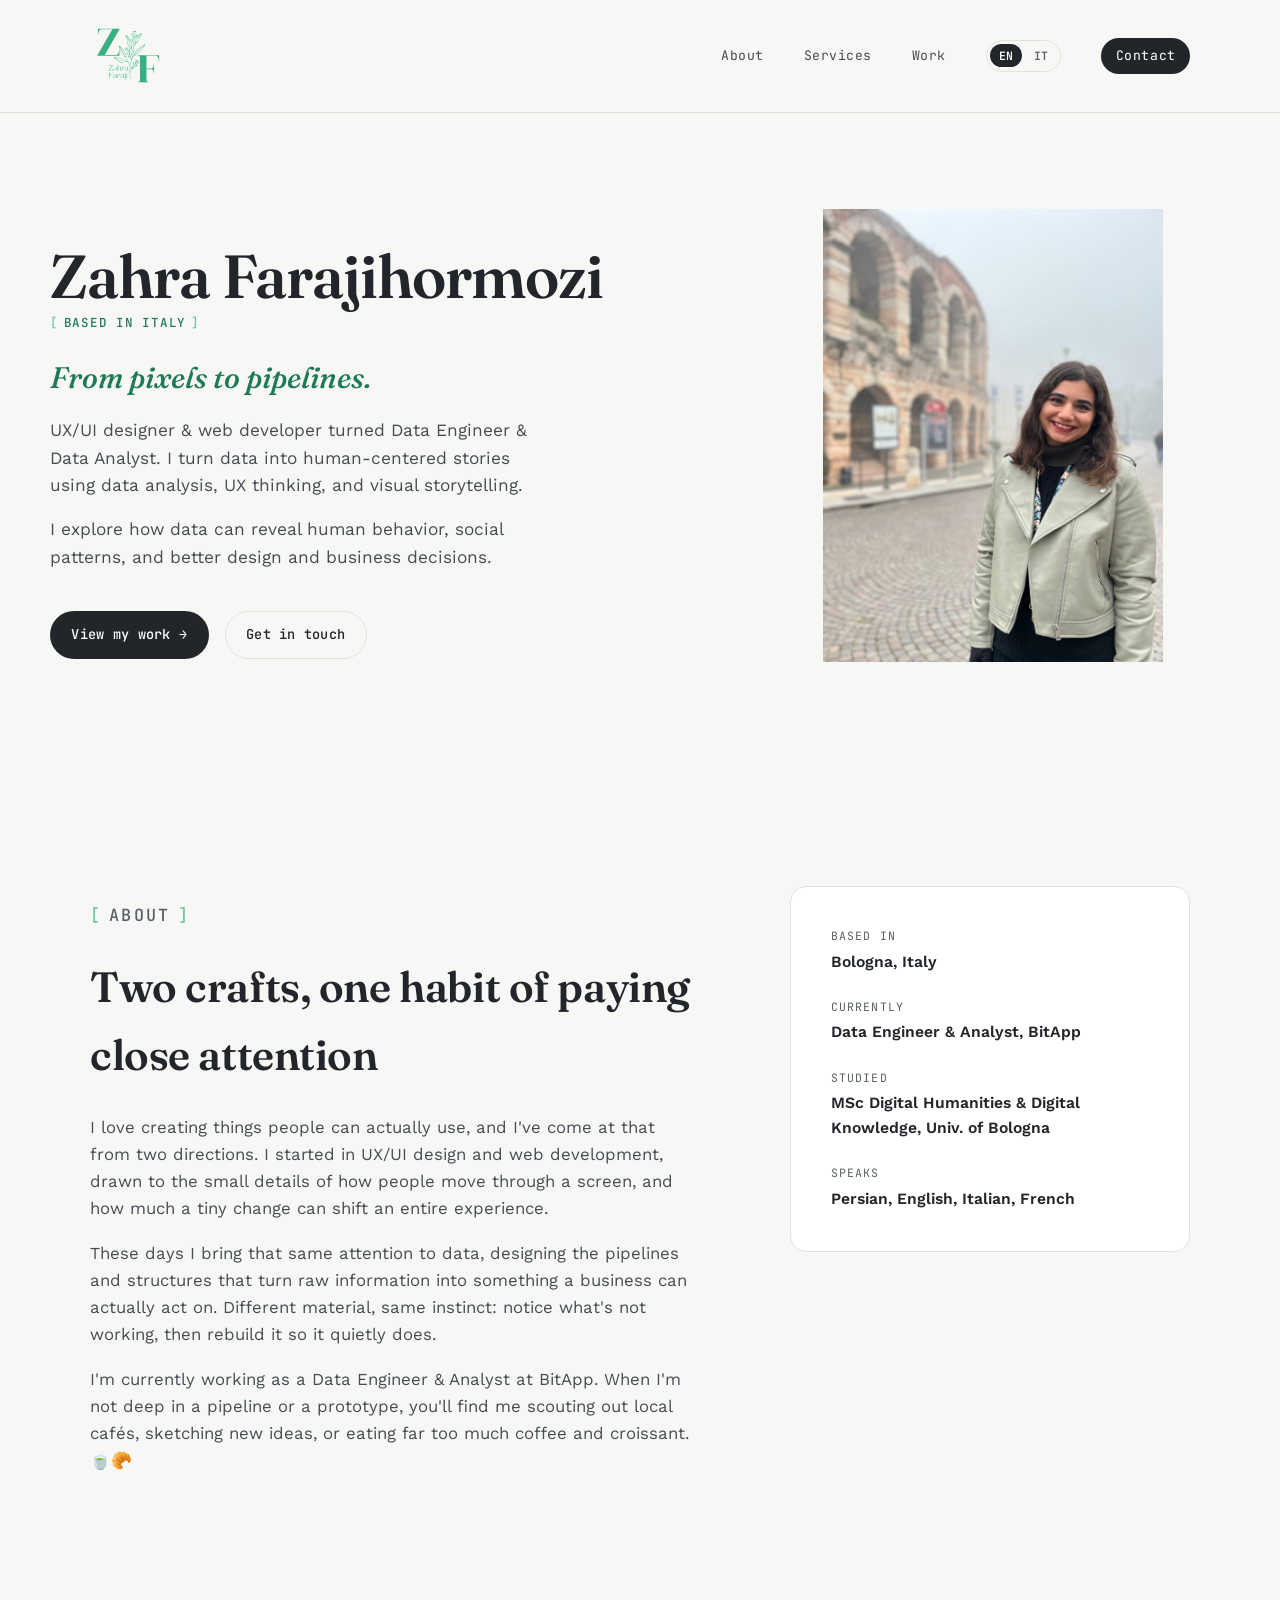
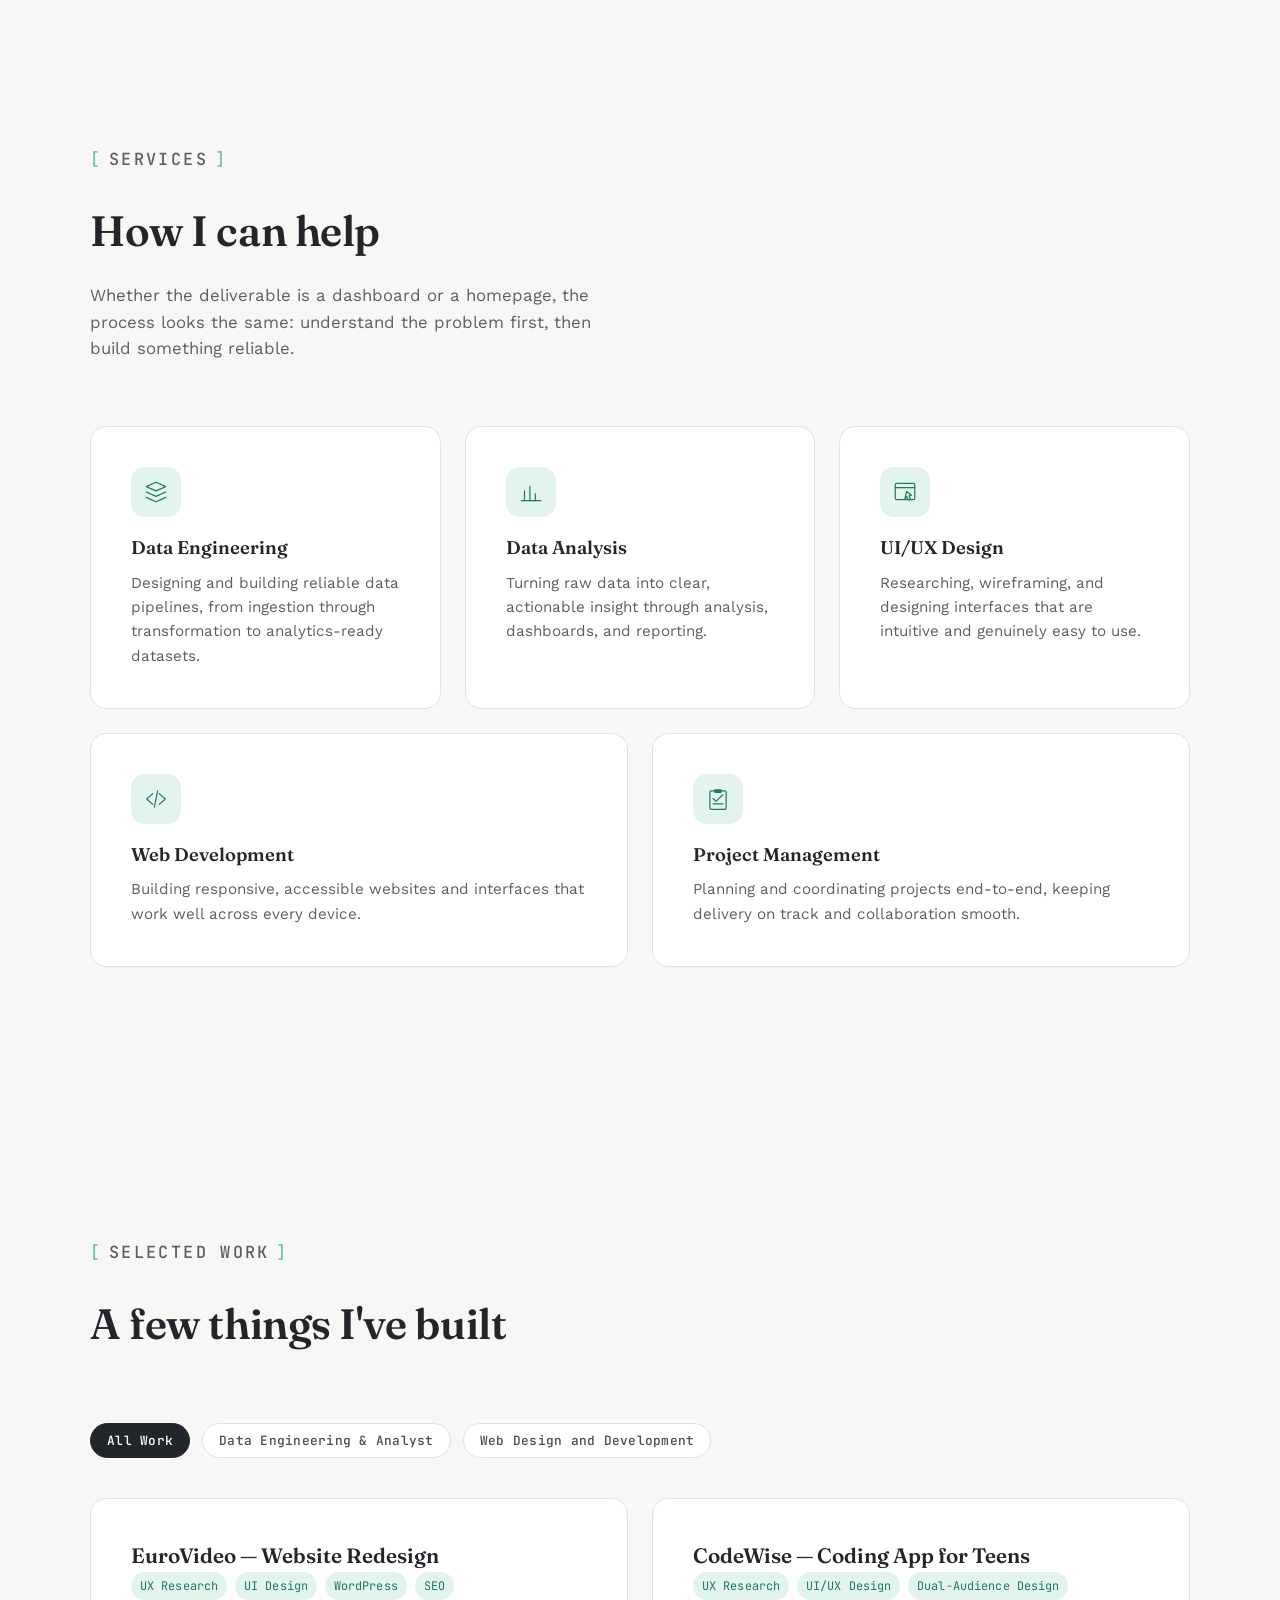
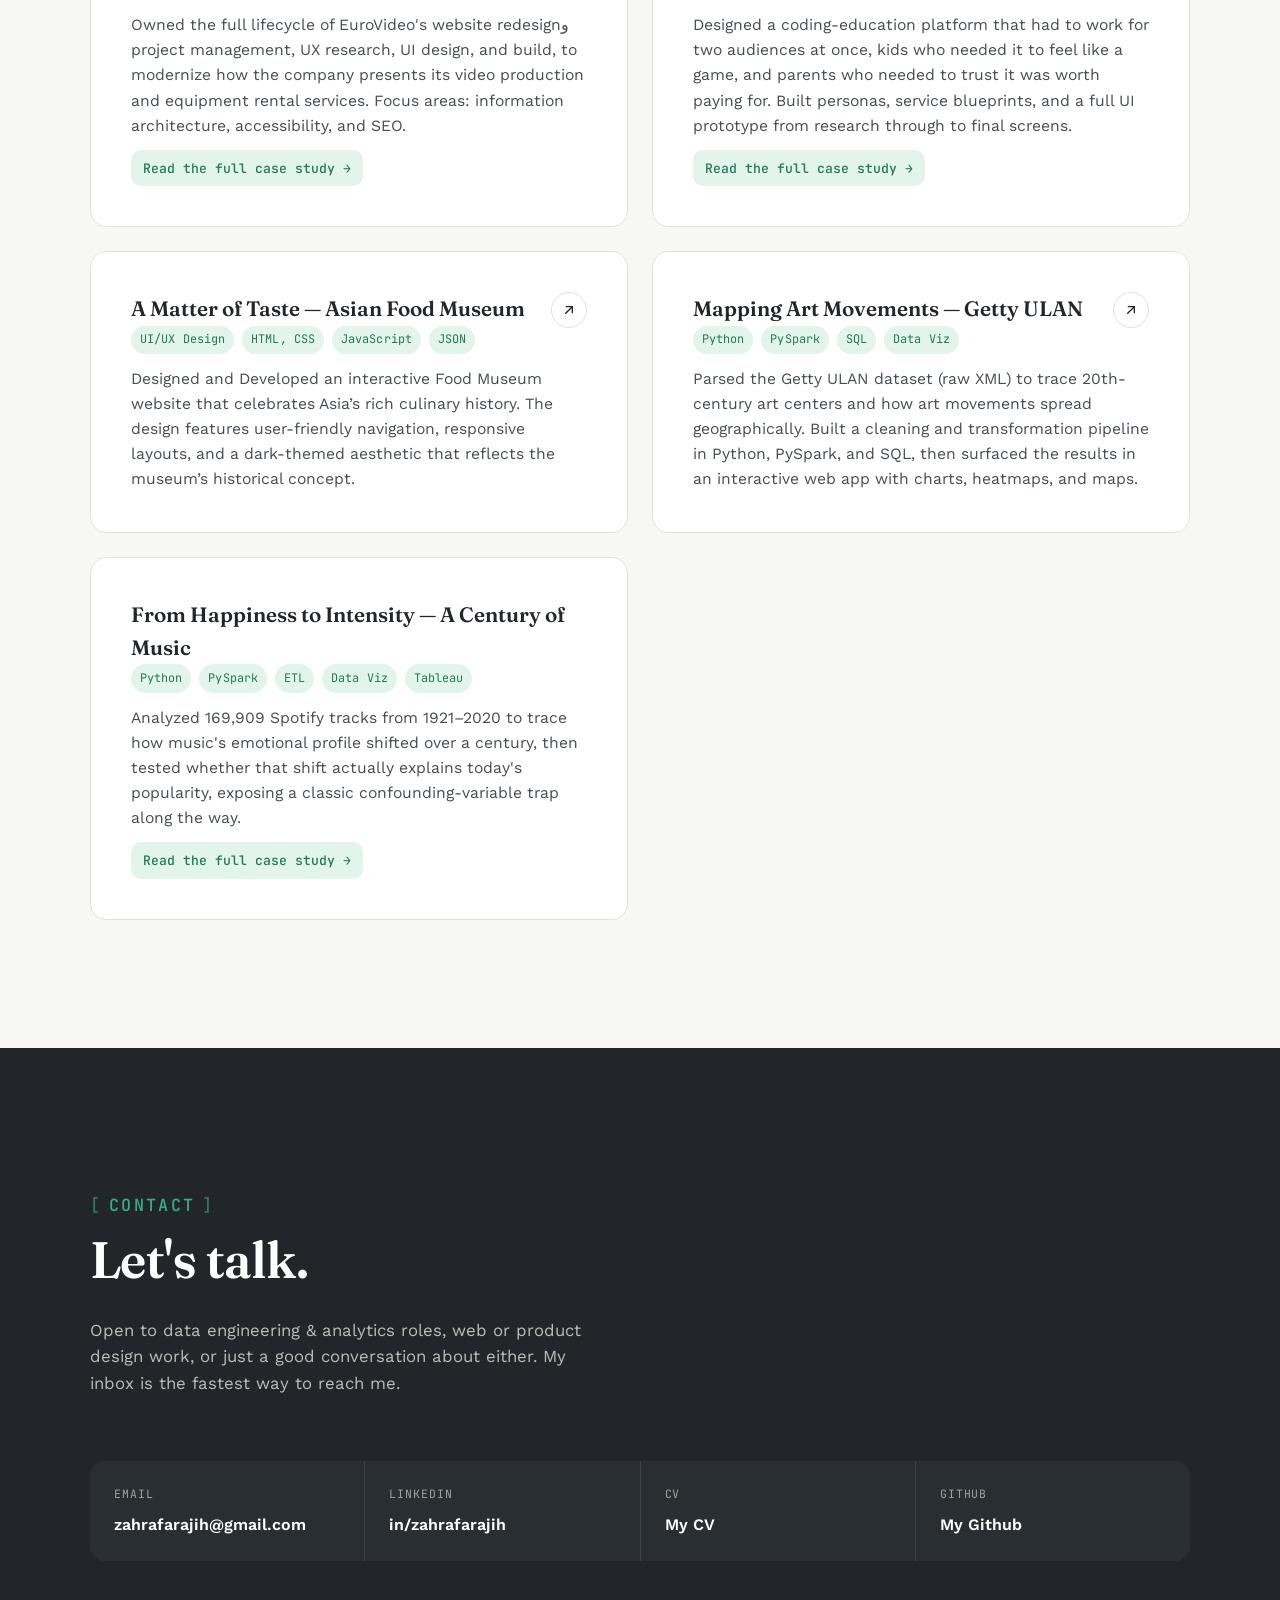
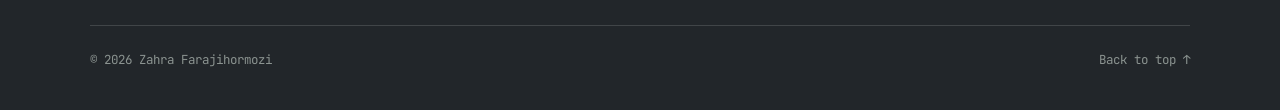
==== index.html @ 767cc5f0 "add files" ====
<!DOCTYPE html>
<html lang="en">
<head>
<meta charset="UTF-8">
<meta name="viewport" content="width=device-width, initial-scale=1.0">
<title>Zahra Farajihormozi — Data Engineer & UX/Web Developer</title>
<meta name="description" content="Portfolio of Zahra Farajihormozi — Data Engineer & Analyst, and UI/UX Designer & Web Developer, based in Bologna, Italy.">
<link rel="preconnect" href="https://fonts.googleapis.com">
<link rel="preconnect" href="https://fonts.gstatic.com" crossorigin>
<link href="https://fonts.googleapis.com/css2?family=Fraunces:ital,opsz,wght@0,9..144,400;0,9..144,500;0,9..144,600;0,9..144,700;1,9..144,400;1,9..144,500&family=Work+Sans:wght@400;500;600;700&family=JetBrains+Mono:wght@400;500;600&family=Bonheur+Royale&display=swap" rel="stylesheet">
<link rel="stylesheet" href="css/style.css">
</head>
<body>

<header class="site-nav">
  <div class="nav-row">
    <a href="#top" class="logo"><img src="images/personal-logo.svg" alt="Personal Logo"></a>
    <nav class="links" id="navLinks">
      <a href="#about" data-lang="en">About</a>
      <a href="#about" data-lang="it">Chi Sono</a>
      <!-- 
      <a href="#skills" data-lang="en">Skills</a>
      <a href="#skills" data-lang="it">Competenze</a>
      -->
      <a href="#services" data-lang="en">Services</a>
      <a href="#services" data-lang="it">Servizi</a>
      <!-- 
      <a href="#experience" data-lang="en">Experience</a>
      <a href="#experience" data-lang="it">Esperienza</a>
    -->
      <a href="#work" data-lang="en">Work</a>
      <a href="#work" data-lang="it">Progetti</a>
      <div class="lang-switch" role="group" aria-label="Language / Lingua">
        <button type="button" class="lang-btn is-active" data-lang-btn="en" aria-pressed="true">EN</button>
        <button type="button" class="lang-btn" data-lang-btn="it" aria-pressed="false">IT</button>
      </div>
      <a href="#contact" class="nav-cta" data-lang="en">Contact</a>
      <a href="#contact" class="nav-cta" data-lang="it">Contatti</a>
    </nav>
    <button class="nav-toggle" id="navToggle" aria-label="Toggle menu" aria-expanded="false"><span></span></button>
  </div>
</header>

<main id="top">
<!-- SECTION: HERO -->
<section class="hero wrap" aria-label="Introduction">
  <div class="hero-grid">
    <div class="hero-copy">
      <h1>Zahra Farajihormozi</h1>
      <div data-lang="en">
        <p class="eyebrow">Based In Italy</p>
        <p class="hero-thesis">From pixels to pipelines.</p>
        <p class="hero-sub">UX/UI designer &amp; web developer turned Data Engineer &amp; Data Analyst. I turn data into human-centered stories using data analysis, UX thinking, and visual storytelling.</p>
        <p class="hero-sub">I explore how data can reveal human behavior, social patterns, and better design and business decisions.</p>
        <div class="hero-cta">
          <a href="#work" class="btn btn-solid">View my work →</a>
          <a href="#contact" class="btn btn-outline">Get in touch</a>
        </div>
      </div>
      <div data-lang="it">
        <p class="eyebrow">Con Base In Italia</p>
        <p class="hero-thesis">Dai pixel alle pipeline.</p>
        <p class="hero-sub">UX/UI designer e web developer, ora Data Engineer &amp; Data Analyst. Trasformo i dati in storie a misura d'uomo, unendo analisi dei dati, pensiero UX e visual storytelling.</p>
        <p class="hero-sub">Esploro come i dati possano rivelare comportamenti umani, dinamiche sociali e decisioni migliori nel design e nel business.</p>
        <div class="hero-cta">
          <a href="#work" class="btn btn-solid">Guarda i miei progetti →</a>
          <a href="#contact" class="btn btn-outline">Contattami</a>
        </div>
      </div>
    </div>
    <div class="hero-photo">
      <div class="photo-glow" aria-hidden="true"></div>
        <img src="images/IMG_5016.jpg" alt="Zahra Farajihormozi" class="photo" width="458" height="656">
    </div>
  </div>
</section>
<!-- SECTION: STATS 
<section class="stats" aria-label="Highlights">
  <div class="wrap stats-grid">
    <div class="stat">
      <span class="stat-num">18.5%</span>
      <span class="stat-label">rise in online bookings after a UX redesign — Tehranpars Hospital</span>
    </div>
    <div class="stat">
      <span class="stat-num">16%</span>
      <span class="stat-label">increase in donations after a homepage redesign — Sayeh</span>
    </div>
    <div class="stat">
      <span class="stat-num">5</span>
      <span class="stat-label">roles held so far, across two disciplines — design and data</span>
    </div>
    <div class="stat">
      <span class="stat-num">4</span>
      <span class="stat-label">languages — Persian, English, Italian, French</span>
    </div>
  </div>
</section>
-->
<!-- SECTION: ABOUT -->
<section class="about section-pad" id="about">
  <div class="wrap about-grid">
    <div>
      <div data-lang="en">
        <div class="section-head" style="margin-bottom:var(--sp-3)">
          <p class="eyebrow">About</p>
          <h2>Two crafts, one habit of paying close attention</h2>
        </div>
        <div class="about-copy">
          <p>I love creating things people can actually use, and I've come at that from two directions. I started in UX/UI design and web development, drawn to the small details of how people move through a screen, and how much a tiny change can shift an entire experience.</p>
          <p>These days I bring that same attention to data, designing the pipelines and structures that turn raw information into something a business can actually act on. Different material, same instinct: notice what's not working, then rebuild it so it quietly does.</p>
          <p>I'm currently working as a Data Engineer &amp; Analyst at BitApp. When I'm not deep in a pipeline or a prototype, you'll find me scouting out local cafés, sketching new ideas, or eating far too much coffee and croissant. 🍵🥐</p>
        </div>
      </div>
      <div data-lang="it">
        <div class="section-head" style="margin-bottom:var(--sp-3)">
          <p class="eyebrow">Chi Sono</p>
          <h2>Due mestieri, un'unica abitudine: prestare attenzione</h2>
        </div>
        <div class="about-copy">
          <p>Amo creare cose che le persone possano davvero usare, e sono arrivata a questo obiettivo da due direzioni diverse. Ho iniziato nel design UX/UI e nello sviluppo web, affascinata dai piccoli dettagli di come le persone si muovono su uno schermo, e da quanto un minimo cambiamento possa trasformare un'intera esperienza.</p>
          <p>Oggi porto la stessa attenzione ai dati, progettando le pipeline e le strutture che trasformano informazioni grezze in qualcosa su cui un'azienda possa davvero agire. Materiale diverso, lo stesso istinto: notare cosa non funziona, e poi ricostruirlo perché funzioni, in silenzio.</p>
          <p>Attualmente lavoro come Data Engineer &amp; Analyst in BitApp. Quando non sono immersa in una pipeline o in un prototipo, mi troverete in cerca del miglior caffè in città, a disegnare nuove idee, o a mangiare troppi croissant. 🍵🥐</p>
        </div>
      </div>
    </div>
    <aside class="about-card">
      <ul class="glance-list" data-lang="en">
        <li><span>Based in</span><strong>Bologna, Italy</strong></li>
        <li><span>Currently</span><strong>Data Engineer &amp; Analyst, BitApp</strong></li>
        <li><span>Studied</span><strong>MSc Digital Humanities &amp; Digital Knowledge, Univ. of Bologna</strong></li>
        <li><span>Speaks</span><strong>Persian, English, Italian, French</strong></li>
      </ul>
      <ul class="glance-list" data-lang="it">
        <li><span>Con base a</span><strong>Bologna, Italia</strong></li>
        <li><span>Attualmente</span><strong>Data Engineer &amp; Analyst, BitApp</strong></li>
        <li><span>Formazione</span><strong>Laurea Magistrale in Digital Humanities &amp; Digital Knowledge, Univ. di Bologna</strong></li>
        <li><span>Lingue parlate</span><strong>Persiano, Inglese, Italiano, Francese</strong></li>
      </ul>
    </aside>
  </div>
</section>
<!-- SECTION: SKILLS 
<section class="skills section-pad alt-bg" id="skills">
  <div class="wrap">
    <div class="section-head" data-lang="en">
      <p class="eyebrow">Skills</p>
      <h2>What I bring to a data platform, or a design sprint</h2>
    </div>
    <div class="section-head" data-lang="it">
      <p class="eyebrow">Competenze</p>
      <h2>Cosa porto in una piattaforma dati, o in uno sprint di design</h2>
    </div>
    <div class="skills-grid" data-lang="en">
      <div class="skill-card">
        <h3>Data Engineering</h3>
        <ul class="tag-list">
          <li>Databricks</li><li>Azure</li><li>AWS / S3</li><li>Unity Catalog</li>
          <li>Delta Lake</li><li>Medallion Architecture</li><li>ETL / ELT</li><li>CI/CD</li><li>Git · GitLab</li>
        </ul>
      </div>
      <div class="skill-card">
        <h3>Data Analysis &amp; BI</h3>
        <ul class="tag-list">
          <li>Python</li><li>PySpark</li><li>SQL</li><li>Power BI</li><li>Tableau</li>
          <li>Excel &amp; Power Query</li><li>A/B Testing</li><li>Statistical Modeling</li>
        </ul>
      </div>
      <div class="skill-card">
        <h3>UX Research &amp; UI Design</h3>
        <ul class="tag-list">
          <li>User Interviews</li><li>Journey Mapping</li><li>Personas</li><li>Information Architecture</li>
          <li>Wireframing</li><li>Prototyping</li><li>Usability Testing</li><li>Card Sorting</li>
        </ul>
      </div>
      <div class="skill-card">
        <h3>Web Development</h3>
        <ul class="tag-list">
          <li>HTML5</li><li>CSS3 · SASS</li><li>JavaScript</li><li>Bootstrap</li><li>PHP</li>
          <li>WordPress</li><li>Webflow</li><li>C / C++</li>
        </ul>
      </div>
      <div class="skill-card">
        <h3>Tools &amp; Ways of Working</h3>
        <ul class="tag-list">
          <li>Figma</li><li>Adobe XD · PS</li><li>Canva</li><li>Jira · Trello</li><li>Slack</li>
          <li>Agile / Scrum</li>
        </ul>
      </div>
    </div>
    <div class="skills-grid" data-lang="it">
      <div class="skill-card">
        <h3>Ingegneria dei Dati</h3>
        <ul class="tag-list">
          <li>Databricks</li><li>Azure</li><li>AWS / S3</li><li>Unity Catalog</li>
          <li>Delta Lake</li><li>Medallion Architecture</li><li>ETL / ELT</li><li>CI/CD</li><li>Git · GitLab</li>
        </ul>
      </div>
      <div class="skill-card">
        <h3>Analisi Dati &amp; BI</h3>
        <ul class="tag-list">
          <li>Python</li><li>PySpark</li><li>SQL</li><li>Power BI</li><li>Tableau</li>
          <li>Excel &amp; Power Query</li><li>A/B Testing</li><li>Modelli Statistici</li>
        </ul>
      </div>
      <div class="skill-card">
        <h3>Ricerca UX &amp; UI Design</h3>
        <ul class="tag-list">
          <li>Interviste Utente</li><li>Journey Mapping</li><li>Personas</li><li>Architettura dell'Informazione</li>
          <li>Wireframing</li><li>Prototipazione</li><li>Test di Usabilità</li><li>Card Sorting</li>
        </ul>
      </div>
      <div class="skill-card">
        <h3>Sviluppo Web</h3>
        <ul class="tag-list">
          <li>HTML5</li><li>CSS3 · SASS</li><li>JavaScript</li><li>Bootstrap</li><li>PHP</li>
          <li>WordPress</li><li>Webflow</li><li>C / C++</li>
        </ul>
      </div>
      <div class="skill-card">
        <h3>Strumenti &amp; Metodo di Lavoro</h3>
        <ul class="tag-list">
          <li>Figma</li><li>Adobe XD · PS</li><li>Canva</li><li>Jira · Trello</li><li>Slack</li>
          <li>Agile / Scrum</li>
        </ul>
      </div>
    </div>
  </div>
</section>
-->
<!-- SECTION: SERVICES -->
<section class="services section-pad" id="services">
  <div class="wrap">
    <div class="section-head" data-lang="en">
      <p class="eyebrow">Services</p>
      <h2>How I can help</h2>
      <p>Whether the deliverable is a dashboard or a homepage, the process looks the same: understand the problem first, then build something reliable.</p>
    </div>
    <div class="section-head" data-lang="it">
      <p class="eyebrow">Servizi</p>
      <h2>Come posso aiutarti</h2>
      <p>Che il risultato finale sia una dashboard o una homepage, il processo è lo stesso: prima capire il problema, poi costruire qualcosa di solido.</p>
    </div>
    <div class="services-grid" data-lang="en">
      <div class="service-card">
        <span class="service-icon" aria-hidden="true">
          <svg viewBox="0 0 48 48" fill="none" stroke="currentColor" stroke-width="2.2" stroke-linecap="round" stroke-linejoin="round"><path d="M24 6 L42 14 L24 22 L6 14 Z"/><path d="M6 24 L24 32 L42 24"/><path d="M6 34 L24 42 L42 34"/></svg>
        </span>
        <h3>Data Engineering</h3>
        <p>Designing and building reliable data pipelines, from ingestion through transformation to analytics-ready datasets.</p>
      </div>
      <div class="service-card">
        <span class="service-icon" aria-hidden="true">
          <svg viewBox="0 0 48 48" fill="none" stroke="currentColor" stroke-width="2.2" stroke-linecap="round" stroke-linejoin="round"><path d="M6 40 H42"/><path d="M12 40 V22"/><path d="M22 40 V13"/><path d="M32 40 V27"/></svg>
        </span>
        <h3>Data Analysis</h3>
        <p>Turning raw data into clear, actionable insight through analysis, dashboards, and reporting.</p>
      </div>
      <div class="service-card">
        <span class="service-icon" aria-hidden="true">
          <svg viewBox="0 0 48 48" fill="none" stroke="currentColor" stroke-width="2.2" stroke-linecap="round" stroke-linejoin="round"><rect x="6" y="8" width="36" height="30" rx="3"/><path d="M6 16 H42"/><path d="M27 23 L36 30 L31.5 31 L34 37 L30 38.5 L27.5 32.5 L24 36 Z" stroke-linejoin="round"/></svg>
        </span>
        <h3>UI/UX Design</h3>
        <p>Researching, wireframing, and designing interfaces that are intuitive and genuinely easy to use.</p>
      </div>
      <div class="service-card">
        <span class="service-icon" aria-hidden="true">
          <svg viewBox="0 0 48 48" fill="none" stroke="currentColor" stroke-width="2.2" stroke-linecap="round" stroke-linejoin="round"><path d="M18 14 L7 24 L18 34"/><path d="M30 14 L41 24 L30 34"/><path d="M27 9 L21 39"/></svg>
        </span>
        <h3>Web Development</h3>
        <p>Building responsive, accessible websites and interfaces that work well across every device.</p>
      </div>
      <div class="service-card">
        <span class="service-icon" aria-hidden="true">
          <svg viewBox="0 0 48 48" fill="none" stroke="currentColor" stroke-width="2.2" stroke-linecap="round" stroke-linejoin="round"><rect x="9" y="9" width="30" height="34" rx="3"/><rect x="17" y="6" width="14" height="7" rx="2" fill="currentColor" stroke="none"/><path d="M15 23 L20.5 28.5 L33 16"/><path d="M15 33 H33"/></svg>
        </span>
        <h3>Project Management</h3>
        <p>Planning and coordinating projects end-to-end, keeping delivery on track and collaboration smooth.</p>
      </div>
    </div>
    <div class="services-grid" data-lang="it">
      <div class="service-card">
        <span class="service-icon" aria-hidden="true">
          <svg viewBox="0 0 48 48" fill="none" stroke="currentColor" stroke-width="2.2" stroke-linecap="round" stroke-linejoin="round"><path d="M24 6 L42 14 L24 22 L6 14 Z"/><path d="M6 24 L24 32 L42 24"/><path d="M6 34 L24 42 L42 34"/></svg>
        </span>
        <h3>Ingegneria dei Dati</h3>
        <p>Progetto e costruisco pipeline dati affidabili, dall'ingestione alla trasformazione fino a dataset pronti per l'analisi.</p>
      </div>
      <div class="service-card">
        <span class="service-icon" aria-hidden="true">
          <svg viewBox="0 0 48 48" fill="none" stroke="currentColor" stroke-width="2.2" stroke-linecap="round" stroke-linejoin="round"><path d="M6 40 H42"/><path d="M12 40 V22"/><path d="M22 40 V13"/><path d="M32 40 V27"/></svg>
        </span>
        <h3>Analisi dei Dati</h3>
        <p>Trasformo dati grezzi in insight chiari e concreti attraverso analisi, dashboard e reportistica.</p>
      </div>
      <div class="service-card">
        <span class="service-icon" aria-hidden="true">
          <svg viewBox="0 0 48 48" fill="none" stroke="currentColor" stroke-width="2.2" stroke-linecap="round" stroke-linejoin="round"><rect x="6" y="8" width="36" height="30" rx="3"/><path d="M6 16 H42"/><path d="M27 23 L36 30 L31.5 31 L34 37 L30 38.5 L27.5 32.5 L24 36 Z" stroke-linejoin="round"/></svg>
        </span>
        <h3>UI/UX Design</h3>
        <p>Ricerco, progetto wireframe e disegno interfacce intuitive e davvero facili da usare.</p>
      </div>
      <div class="service-card">
        <span class="service-icon" aria-hidden="true">
          <svg viewBox="0 0 48 48" fill="none" stroke="currentColor" stroke-width="2.2" stroke-linecap="round" stroke-linejoin="round"><path d="M18 14 L7 24 L18 34"/><path d="M30 14 L41 24 L30 34"/><path d="M27 9 L21 39"/></svg>
        </span>
        <h3>Sviluppo Web</h3>
        <p>Costruisco siti e interfacce responsive e accessibili, che funzionano bene su ogni dispositivo.</p>
      </div>
      <div class="service-card">
        <span class="service-icon" aria-hidden="true">
          <svg viewBox="0 0 48 48" fill="none" stroke="currentColor" stroke-width="2.2" stroke-linecap="round" stroke-linejoin="round"><rect x="9" y="9" width="30" height="34" rx="3"/><rect x="17" y="6" width="14" height="7" rx="2" fill="currentColor" stroke="none"/><path d="M15 23 L20.5 28.5 L33 16"/><path d="M15 33 H33"/></svg>
        </span>
        <h3>Gestione dei Progetti</h3>
        <p>Pianifico e coordino i progetti dall'inizio alla fine, mantenendo le consegne puntuali e la collaborazione fluida.</p>
      </div>
    </div>
  </div>
</section>
<!-- SECTION: EXPERIENCE 
<section class="experience section-pad alt-bg" id="experience">
  <div class="wrap">
    <div class="section-head" data-lang="en">
      <p class="eyebrow">Experience</p>
      <h2>Where I've worked</h2>
    </div>
    <div class="section-head" data-lang="it">
      <p class="eyebrow">Esperienza</p>
      <h2>Dove ho lavorato</h2>
    </div>
    <ol class="timeline" data-lang="en">
      <li class="tl-item" data-type="data">
        <div class="tl-marker" aria-hidden="true"></div>
        <div class="tl-content">
          <div class="tl-top"><h3>Data Engineer &amp; Analyst</h3><span class="tl-date">Feb 2026 — Present</span></div>
          <p class="tl-company">BitApp</p>
          <p>Design, build, and optimize data pipelines on a modern cloud data platform — owning ingestion, transformation, validation, and modeling across the Bronze / Silver / Gold medallion architecture. Partner with cross-functional teams to translate business requirements into technical solutions, support KPI monitoring through Power BI dashboards, and maintain CI/CD and version control for a production-ready data infrastructure.</p>
        </div>
      </li>
      <li class="tl-item" data-type="data">
        <div class="tl-marker" aria-hidden="true"></div>
        <div class="tl-content">
          <div class="tl-top"><h3>Data Analyst</h3><span class="tl-date">Mar 2025 — Apr 2025</span></div>
          <p class="tl-company">University of Bologna</p>
          <p>Analyzed the Getty ULAN dataset (XML) to map 20th-century art centers and the geographic spread of art movements, using Python, PySpark, and SQL. Built structured datasets through custom extraction and cleaning pipelines, then visualized the findings in an interactive web app with charts, heatmaps, and geographic maps.</p>
        </div>
      </li>
      <li class="tl-item" data-type="design">
        <div class="tl-marker" aria-hidden="true"></div>
        <div class="tl-content">
          <div class="tl-top"><h3>UI/UX Designer &amp; Developer</h3><span class="tl-date">Mar 2025 — Jul 2025</span></div>
          <p class="tl-company">EuroVideo</p>
          <p>Led the redesign and development of EuroVideo's website end-to-end — project management, UX research, UI design, and implementation in WordPress/Elementor — to better showcase the company's video production and equipment rental services, with a focus on accessibility and SEO.</p>
        </div>
      </li>
      <li class="tl-item" data-type="design">
        <div class="tl-marker" aria-hidden="true"></div>
        <div class="tl-content">
          <div class="tl-top"><h3>UX Designer</h3><span class="tl-date">Apr 2023 — Sep 2023</span></div>
          <p class="tl-company">Tehranpars Hospital — Website</p>
          <p>Worked as UX researcher on the hospital's website — wireframes, information architecture, site maps, and prototypes. Improved the online appointment system through usability testing and a clearer, color-coded icon system, lifting online appointments by 18.5%.</p>
        </div>
      </li>
      <li class="tl-item" data-type="design">
        <div class="tl-marker" aria-hidden="true"></div>
        <div class="tl-content">
          <div class="tl-top"><h3>UX Researcher &amp; UI Designer</h3><span class="tl-date">Mar 2022 — Mar 2023</span></div>
          <p class="tl-company">Sayeh — Website</p>
          <p>Redesigned the homepage UI to improve user experience and engagement, and introduced a "Celebrities Who Participate in the Donation" feature — helping lift donations by 16% within two months.</p>
        </div>
      </li>
    </ol>
    <ol class="timeline" data-lang="it">
      <li class="tl-item" data-type="data">
        <div class="tl-marker" aria-hidden="true"></div>
        <div class="tl-content">
          <div class="tl-top"><h3>Data Engineer &amp; Analyst</h3><span class="tl-date">Feb 2026 — Presente</span></div>
          <p class="tl-company">BitApp</p>
          <p>Progetto, costruisco e ottimizzo pipeline dati su una piattaforma dati cloud moderna, occupandomi di ingestione, trasformazione, validazione e modellazione secondo l'architettura a medaglione Bronze / Silver / Gold. Collaboro con team cross-funzionali per tradurre i requisiti di business in soluzioni tecniche solide, supporto il monitoraggio dei KPI tramite dashboard Power BI, e mantengo processi CI/CD e version control per un'infrastruttura dati pronta per la produzione.</p>
        </div>
      </li>
      <li class="tl-item" data-type="data">
        <div class="tl-marker" aria-hidden="true"></div>
        <div class="tl-content">
          <div class="tl-top"><h3>Data Analyst</h3><span class="tl-date">Mar 2025 — Apr 2025</span></div>
          <p class="tl-company">Università di Bologna</p>
          <p>Ho analizzato il dataset Getty ULAN (XML) per mappare i centri artistici del XX secolo e la diffusione geografica dei movimenti artistici, utilizzando Python, PySpark e SQL. Ho costruito dataset strutturati tramite pipeline di estrazione e pulizia personalizzate, poi ho visualizzato i risultati in una web app interattiva con grafici, heatmap e mappe geografiche.</p>
        </div>
      </li>
      <li class="tl-item" data-type="design">
        <div class="tl-marker" aria-hidden="true"></div>
        <div class="tl-content">
          <div class="tl-top"><h3>UI/UX Designer &amp; Developer</h3><span class="tl-date">Mar 2025 — Lug 2025</span></div>
          <p class="tl-company">EuroVideo</p>
          <p>Ho guidato il redesign e lo sviluppo del sito web di EuroVideo dall'inizio alla fine — project management, ricerca UX, UI design e implementazione in WordPress/Elementor — per valorizzare meglio i servizi di produzione video e noleggio attrezzature dell'azienda, con un focus su accessibilità e SEO.</p>
        </div>
      </li>
      <li class="tl-item" data-type="design">
        <div class="tl-marker" aria-hidden="true"></div>
        <div class="tl-content">
          <div class="tl-top"><h3>UX Designer</h3><span class="tl-date">Apr 2023 — Set 2023</span></div>
          <p class="tl-company">Tehranpars Hospital — Sito Web</p>
          <p>Ho lavorato come UX researcher sul sito web dell'ospedale — wireframe, architettura dell'informazione, mappe del sito e prototipi. Ho migliorato il sistema di prenotazione online attraverso test di usabilità e un sistema di icone a colori più chiaro, aumentando le prenotazioni online del 18,5%.</p>
        </div>
      </li>
      <li class="tl-item" data-type="design">
        <div class="tl-marker" aria-hidden="true"></div>
        <div class="tl-content">
          <div class="tl-top"><h3>UX Researcher &amp; UI Designer</h3><span class="tl-date">Mar 2022 — Mar 2023</span></div>
          <p class="tl-company">Sayeh — Sito Web</p>
          <p>Ho ridisegnato la UI della homepage per migliorare l'esperienza utente e l'engagement, e ho introdotto la funzione "Celebrità che Partecipano alla Donazione", contribuendo ad aumentare le donazioni del 16% in due mesi.</p>
        </div>
      </li>
    </ol>
  </div>
</section>
-->
<!-- SECTION: WORK -->
<section class="work section-pad" id="work">
  <div class="wrap">
    <div class="section-head" data-lang="en">
      <p class="eyebrow">Selected Work</p>
      <h2>A few things I've built</h2>
    </div>
    <div class="section-head" data-lang="it">
      <p class="eyebrow">Progetti Selezionati</p>
      <h2>Alcune cose che ho costruito</h2>
    </div>

    <div data-lang="en">
      <div class="work-filters" role="group" aria-label="Filter work by category">
        <button type="button" class="filter-btn is-active" data-filter="all" aria-pressed="true">All Work</button>
        <button type="button" class="filter-btn" data-filter="data" aria-pressed="false">Data Engineering &amp; Analyst</button>
        <button type="button" class="filter-btn" data-filter="design" aria-pressed="false">Web Design and Development</button>
      </div>
      <div class="work-grid">
        <article class="work-card" data-category="design">
          <div class="work-top">
            <div>
              <h3>EuroVideo — Website Redesign</h3>
                        <ul class="tag-list">
            <li>UX Research</li><li>UI Design</li><li>WordPress</li><li>SEO</li>
          </ul>
            </div>
          </div>
          <p class="work-desc">Owned the full lifecycle of EuroVideo's website redesignو project management, UX research, UI design, and build, to modernize how the company presents its video production and equipment rental services. Focus areas: information architecture, accessibility, and SEO.</p>

          <a href="eurovideo-case-study.html?lang=en" class="work-caselink">Read the full case study →</a>
        </article>

        <article class="work-card" data-category="design">
          <div class="work-top">
            <div>
              <h3>CodeWise — Coding App for Teens</h3>
              <ul class="tag-list">
            <li>UX Research</li><li>UI/UX Design</li><li>Dual-Audience Design</li>
          </ul>
            </div>
          </div>
          <p class="work-desc">Designed a coding-education platform that had to work for two audiences at once, kids who needed it to feel like a game, and parents who needed to trust it was worth paying for. Built personas, service blueprints, and a full UI prototype from research through to final screens.</p>
          <a href="codewise-case-study.html?lang=en" class="work-caselink">Read the full case study →</a>
        </article>   
        
        <article class="work-card" data-category="design">
          <div class="work-top">
            <div>
              <h3>A Matter of Taste — Asian Food Museum</h3>
              <ul class="tag-list">
            <li>UI/UX Design</li><li>HTML, CSS</li><li>JavaScript</li><li>JSON</li>
          </ul>
            </div>
            <a class="work-link" href="https://asian-food-museum.github.io/Asian-Food-Museum/" target="_blank" rel="noopener noreferrer" aria-label="Asian Food Museum Project">
              <svg viewBox="0 0 24 24" fill="none" stroke="currentColor" stroke-width="2" stroke-linecap="round" stroke-linejoin="round"><path d="M7 17 L17 7"/><path d="M8 7 H17 V16"/></svg>
            </a>
          </div>
          <p class="work-desc">Designed and Developed an interactive Food Museum website that celebrates Asia’s rich culinary history. The design features user-friendly navigation, responsive layouts, and a dark-themed aesthetic that reflects the museum’s historical concept.</p>
        </article> 

        <article class="work-card" data-category="data">
          <div class="work-top">
            <div>
              <h3>Mapping Art Movements — Getty ULAN</h3>
          <ul class="tag-list">
            <li>Python</li><li>PySpark</li><li>SQL</li><li>Data Viz</li>
          </ul>
            </div>
            <a class="work-link" href="https://ulan-artist-hubs-data-analysis.github.io/ULAN-Artist-Hubs/" target="_blank" rel="noopener noreferrer" aria-label="VULAN Artistic Project">
              <svg viewBox="0 0 24 24" fill="none" stroke="currentColor" stroke-width="2" stroke-linecap="round" stroke-linejoin="round"><path d="M7 17 L17 7"/><path d="M8 7 H17 V16"/></svg>
            </a>
          </div>
          <p class="work-desc">Parsed the Getty ULAN dataset (raw XML) to trace 20th-century art centers and how art movements spread geographically. Built a cleaning and transformation pipeline in Python, PySpark, and SQL, then surfaced the results in an interactive web app with charts, heatmaps, and maps.</p>
        </article>
                <article class="work-card" data-category="data">
          <div class="work-top">
            <div>
              <h3>From Happiness to Intensity — A Century of Music</h3>
          <ul class="tag-list">
            <li>Python</li><li>PySpark</li><li>ETL</li><li>Data Viz</li><li>Tableau</li>
          </ul>
            </div>
          </div>
          <p class="work-desc">Analyzed 169,909 Spotify tracks from 1921–2020 to trace how music's emotional profile shifted over a century, then tested whether that shift actually explains today's popularity, exposing a classic confounding-variable trap along the way.</p>

          <a href="spotify-case-study.html?lang=en" class="work-caselink">Read the full case study →</a>
        </article>
      </div>
    </div>

    <div data-lang="it">
      <div class="work-filters" role="group" aria-label="Filtra i progetti per categoria">
        <button type="button" class="filter-btn is-active" data-filter="all" aria-pressed="true">Tutti i Progetti</button>
        <button type="button" class="filter-btn" data-filter="data" aria-pressed="false">Data Engineering &amp; Analyst</button>
        <button type="button" class="filter-btn" data-filter="design" aria-pressed="false">Web Design e Sviluppo</button>
      </div>
      <div class="work-grid">
        <article class="work-card" data-category="design">
          <div class="work-top">
            <div>
              <h3>EuroVideo — Redesign del Sito Web</h3>
              <ul class="tag-list">
                <li>Ricerca UX</li><li>UI Design</li><li>WordPress</li><li>SEO</li>
              </ul>
            </div>
          </div>
          <p class="work-desc">Ho gestito l'intero ciclo di vita del redesign del sito di EuroVideo, project management, ricerca UX, UI design e sviluppo, per modernizzare il modo in cui l'azienda presenta i suoi servizi di produzione video e noleggio attrezzature. Aree di focus: architettura dell'informazione, accessibilità e SEO.</p>

          <a href="eurovideo-case-study.html?lang=it" class="work-caselink">Leggi il caso di studio completo →</a>
        </article>

         <article class="work-card" data-category="design">
          <div class="work-top">
            <div>
              <h3>CodeWise — App di Coding per Teens</h3>
            <ul class="tag-list">
            <li>Ricerca UX</li><li>UI/UX Design</li><li>Dual-Audience Design</li>
            </ul>
            </div>
          </div>
          <p class="work-desc">Ho progettato una piattaforma di coding educativo che doveva funzionare per due pubblici insieme, bambini per cui doveva sembrare un gioco, e genitori che dovevano fidarsi di pagarla. Ho costruito personas, service blueprint e un prototipo UI completo, dalla ricerca alle schermate finali.</p>

          <a href="codewise-case-study.html?lang=it" class="work-caselink">Leggi il caso di studio completo →</a>
        </article>

        <article class="work-card" data-category="design">
          <div class="work-top">
            <div>
              <h3>A Matter of Taste — Asian Food Museum</h3>
              <ul class="tag-list">
            <li>UI/UX Design</li><li>HTML, CSS</li><li>JavaScript</li><li>JSON</li>
          </ul>
            </div>
            <a class="work-link" href="https://asian-food-museum.github.io/Asian-Food-Museum/" target="_blank" rel="noopener noreferrer" aria-label="Asian Food Museum Project">
              <svg viewBox="0 0 24 24" fill="none" stroke="currentColor" stroke-width="2" stroke-linecap="round" stroke-linejoin="round"><path d="M7 17 L17 7"/><path d="M8 7 H17 V16"/></svg>
            </a>
          </div>
          <p class="work-desc">Ho progettato e sviluppato il sito web interattivo per il Food Museum dedicato alla ricca storia culinaria asiatica. Il design offre una navigazione intuitiva, layout responsive e uno stile dark in linea con il concept storico del museo.</p>
        </article>         

        <article class="work-card" data-category="data">
          <div class="work-top">
            <div>
              <h3>Mappare i Movimenti Artistici — Getty ULAN</h3>
          <ul class="tag-list">
            <li>Python</li><li>PySpark</li><li>SQL</li><li>Data Viz</li>
          </ul>
            </div>
            <a class="work-link" href="https://ulan-artist-hubs-data-analysis.github.io/ULAN-Artist-Hubs/" target="_blank" rel="noopener noreferrer" aria-label="VULAN Artistic Project">
              <svg viewBox="0 0 24 24" fill="none" stroke="currentColor" stroke-width="2" stroke-linecap="round" stroke-linejoin="round"><path d="M7 17 L17 7"/><path d="M8 7 H17 V16"/></svg>
            </a>
          </div>
          <p class="work-desc">Ho analizzato il dataset Getty ULAN (XML puro) per tracciare i centri artistici del XX secolo e la diffusione geografica dei movimenti artistici. Ho costruito una pipeline di pulizia e trasformazione in Python, PySpark e SQL, poi ho presentato i risultati in una web app interattiva con grafici, heatmap e mappe.</p>
        </article>
                <article class="work-card" data-category="data">
          <div class="work-top">
            <div>
              <h3>Dalla Felicità all'Intensità — Un Secolo di Musica</h3>
          <ul class="tag-list">
            <li>Python</li><li>PySpark</li><li>ETL</li><li>Data Viz</li><li>Tableau</li>
          </ul>
            </div>
          </div>
          <p class="work-desc">Ho analizzato 169.909 brani Spotify dal 1921 al 2020 per ricostruire come è cambiato il profilo emotivo della musica in un secolo, poi ho verificato se quel cambiamento spiega davvero la popolarità di oggi, scoprendo lungo il percorso una classica trappola statistica da variabile confondente.</p>
          <a href="spotify-case-study.html?lang=it" class="work-caselink">Leggi il caso di studio completo →</a>
        </article>
      </div>
    </div>
  </div>
</section>
<!-- SECTION: EDUCATION 
<section class="education section-pad alt-bg" id="education">
  <div class="wrap edu-grid">
    <div data-lang="en">
      <div class="section-head" style="margin-bottom:var(--sp-3)">
        <p class="eyebrow">Education</p>
        <h2>Background</h2>
      </div>
      <div class="edu-item">
        <div class="edu-top"><h3>MSc, Digital Humanities and Digital Knowledge</h3><span class="edu-date">Oct 2023 — Jun 2026</span></div>
        <p class="edu-school">University of Bologna, Italy</p>
        <p>Thesis on the UX/UI design and web development of an Italian multimedia SME's website (EuroVideo), focused on information architecture, SEO, and WordPress/Elementor implementation.</p>
      </div>
      <div class="edu-item">
        <div class="edu-top"><h3>BSc, Computer Engineering</h3><span class="edu-date">Sep 2018 — Sep 2023</span></div>
        <p class="edu-school">K. N. Toosi University of Technology, Tehran, Iran</p>
      </div>
    </div>
    <div data-lang="it">
      <div class="section-head" style="margin-bottom:var(--sp-3)">
        <p class="eyebrow">Formazione</p>
        <h2>Percorso</h2>
      </div>
      <div class="edu-item">
        <div class="edu-top"><h3>Laurea Magistrale, Digital Humanities and Digital Knowledge</h3><span class="edu-date">Ott 2023 — Giu 2026</span></div>
        <p class="edu-school">Università di Bologna, Italia</p>
        <p>Tesi sulla progettazione UX/UI e sullo sviluppo web del sito di una PMI multimediale italiana (EuroVideo), con focus su architettura dell'informazione, SEO e implementazione WordPress/Elementor.</p>
      </div>
      <div class="edu-item">
        <div class="edu-top"><h3>Laurea Triennale, Ingegneria Informatica</h3><span class="edu-date">Set 2018 — Set 2023</span></div>
        <p class="edu-school">K. N. Toosi University of Technology, Teheran, Iran</p>
      </div>
    </div>
    <div class="lang-card" data-lang="en">
      <h3>Languages</h3>
      <div class="lang-row"><span class="lang-name">Persian</span><span class="lang-level">Native</span></div>
      <div class="lang-row"><span class="lang-name">English</span><span class="lang-level">Full professional</span></div>
      <div class="lang-row"><span class="lang-name">Italian</span><span class="lang-level">Professional working</span></div>
      <div class="lang-row"><span class="lang-name">French</span><span class="lang-level">Limited working</span></div>
    </div>
    <div class="lang-card" data-lang="it">
      <h3>Lingue</h3>
      <div class="lang-row"><span class="lang-name">Persiano</span><span class="lang-level">Madrelingua</span></div>
      <div class="lang-row"><span class="lang-name">Inglese</span><span class="lang-level">Avanzato</span></div>
      <div class="lang-row"><span class="lang-name">Italiano</span><span class="lang-level">Intermedio</span></div>
      <div class="lang-row"><span class="lang-name">Francese</span><span class="lang-level">Elementare</span></div>
    </div>
  </div>
</section>
</main>
-->
<!-- SECTION: FOOTER -->
<footer class="site-footer" id="contact">
  <div class="wrap">
    <div data-lang="en">
      <div class="footer-head">
        <p class="eyebrow">Contact</p>
        <h2>Let's talk.</h2>
        <p>Open to data engineering &amp; analytics roles, web or product design work, or just a good conversation about either. My inbox is the fastest way to reach me.</p>
      </div>
      <div class="contact-grid">
        <a class="contact-item" href="mailto:zahrafarajih@gmail.com">
          <span>Email</span><strong>zahrafarajih@gmail.com</strong>
        </a>
        <a class="contact-item" href="https://www.linkedin.com/in/zahrafarajih/" target="_blank" rel="noopener noreferrer">
          <span>LinkedIn</span><strong>in/zahrafarajih</strong>
        </a>
        <a class="contact-item" href="https://drive.google.com/file/d/1CBr6FzWT74l4FM3W9meVAO8waPo9JWVB/view?usp=sharing" target="_blank" rel="noopener noreferrer">
          <span>CV</span><strong>My CV</strong>
        </a>
        <a class="contact-item" href="https://github.com/zahrafarajih" target="_blank" rel="noopener noreferrer">
          <span>Github</span><strong>My Github</strong>
        </a>
      </div>
      <div class="footer-bottom">
        <span>© 2026 Zahra Farajihormozi</span>
        <a href="#top">Back to top ↑</a>
      </div>
    </div>
    <div data-lang="it">
      <div class="footer-head">
        <p class="eyebrow">Contatti</p>
        <h2>Parliamone.</h2>
        <p>Aperta a ruoli in data engineering &amp; analytics, progetti di web o product design, o semplicemente una buona conversazione su uno dei due temi. La mia email è il modo più veloce per raggiungermi.</p>
      </div>
      <div class="contact-grid">
        <a class="contact-item" href="mailto:zahrafarajih@gmail.com">
          <span>Email</span><strong>zahrafarajih@gmail.com</strong>
        </a>
        <a class="contact-item" href="https://www.linkedin.com/in/zahrafarajih/" target="_blank" rel="noopener noreferrer">
          <span>LinkedIn</span><strong>in/zahrafarajih</strong>
        </a>
        <a class="contact-item" href="https://drive.google.com/file/d/14mVWXG2xdMpFY_EbA27OdGKg8O9PPUi0/view?usp=sharing" target="_blank" rel="noopener noreferrer">
          <span>CV</span><strong>Mio CV</strong>
        </a>
        <a class="contact-item" href="https://github.com/zahrafarajih" target="_blank" rel="noopener noreferrer">
          <span>Github</span><strong>Mio Github</strong>
        </a>
      </div>
      <div class="footer-bottom">
        <span>© 2026 Zahra Farajihormozi</span>
        <a href="#top">Torna su ↑</a>
      </div>
    </div>
  </div>
</footer>

<script src="script.js" defer></script>
</body>
</html>
---- css/style.css ----
:root{
    /* ---- color tokens ---- */
    --ink:#22262A;
    --ink-soft:#454C52;
    --slate:#586066;
    --paper:#F7F8F6;
    --paper-alt:#EDF0EC;
    --card:#FFFFFF;
    --line:#DEE3DE;
    --teal:#37B182;
    --teal-deep:#1E7A57;
    --teal-pale:#E3F4EC;
    --teal-glow:rgba(55,177,130,.20);

    /* ---- type ---- */
    --font-display:'Fraunces', serif;
    --font-script:'Bonheur Royale', cursive;
    --font-body:'Work Sans', sans-serif;
    --font-mono:'JetBrains Mono', monospace;

    /* ---- spacing scale ---- */
    --sp-1:.5rem;
    --sp-2:1rem;
    --sp-3:1.5rem;
    --sp-4:2.5rem;
    --sp-5:4rem;
    --sp-6:6rem;
    --sp-7:8rem;

    --radius-sm:10px;
    --radius-md:16px;
    --radius-lg:28px;

    --max:1180px;
  }

  *,*::before,*::after{ box-sizing:border-box; }
  html{ scroll-behavior:smooth; }
  @media (prefers-reduced-motion: reduce){
    html{ scroll-behavior:auto; }
    *,*::before,*::after{ animation-duration:.001ms !important; animation-iteration-count:1 !important; transition-duration:.001ms !important; scroll-behavior:auto !important; }
  }

  body{
    margin:0;
    font-family:var(--font-body);
    background:var(--paper);
    color:var(--ink-soft);
    line-height:1.6;
    font-size:16px;
    -webkit-font-smoothing:antialiased;
  }

  img{ max-width:100%; display:block; }
  a{ color:inherit; text-decoration:none; }
  ul,ol{ margin:0; padding:0; list-style:none; }
  h1,h2,h3,h4{ margin:0; font-family:var(--font-display); color:var(--ink); font-weight:600; }
  p{ margin:0; }
  section{ position:relative; }

  .wrap{
    max-width:var(--max);
    margin:0 auto;
    padding:0 var(--sp-4);
  }
  @media (max-width:640px){
    .wrap{ padding:0 var(--sp-3); }
  }

  /* ---- eyebrow / mono label (signature motif: bracketed mono tag) ---- */
  .eyebrow{
    font-family:var(--font-mono);
    font-size:.78rem;
    letter-spacing:.14em;
    text-transform:uppercase;
    color:var(--teal-deep);
    display:inline-flex;
    align-items:center;
    gap:.4em;
    font-weight:500;
  }
  .eyebrow::before{ content:"["; color:var(--teal); opacity:.7; }
  .eyebrow::after{ content:"]"; color:var(--teal); opacity:.7; }

  .section-head{
    max-width:640px;
    margin:0 0 var(--sp-5);
  }
  .section-head h2{
    font-size:clamp(1.9rem, 3.4vw, 2.65rem);
    margin-top:.6em;
    letter-spacing:-.01em;
  }
  .section-head p{
    margin-top:var(--sp-2);
    color:var(--slate);
    font-size:1.05rem;
    max-width:52ch;
  }
  .section-pad{ padding:var(--sp-7) 0; }
  @media (max-width:780px){
    .section-pad{ padding:var(--sp-6) 0; }
  }

  .btn{
    font-family:var(--font-mono);
    font-size:.85rem;
    font-weight:500;
    letter-spacing:.02em;
    padding:.9em 1.5em;
    border-radius:100px;
    display:inline-flex;
    align-items:center;
    gap:.5em;
    border:1.5px solid transparent;
    cursor:pointer;
    transition:transform .25s ease, box-shadow .25s ease, background .25s ease, color .25s ease, border-color .25s ease;
  }
  .btn-solid{
    background:var(--ink);
    color:#fff;
  }
  .btn-solid:hover{ background:var(--teal-deep); transform:translateY(-2px); box-shadow:0 10px 24px -8px var(--teal-glow); }
  .btn-outline{
    border-color:var(--line);
    color:var(--ink);
    background:transparent;
  }
  .btn-outline:hover{ border-color:var(--teal); color:var(--teal-deep); transform:translateY(-2px); }

  :focus-visible{ outline:2.5px solid var(--teal-deep); outline-offset:3px; }

  /* ================= NAV ================= */
  header.site-nav{
    position:sticky; top:0; z-index:50;
    background:rgba(247,248,246,.86);
    backdrop-filter:blur(10px);
    border-bottom:1px solid var(--line);
  }
  .nav-row{
    display:flex; align-items:center; justify-content:space-between;
    padding:1.15rem var(--sp-4);
    max-width:var(--max); margin:0 auto;
  }
  @media (max-width:640px){ .nav-row{ padding:1rem var(--sp-3); } }
  .logo{
    font-family:var(--font-script);
    font-size:1.9rem;
    color:var(--ink);
    line-height:1;
  }
  nav.links{ display:flex; gap:var(--sp-4); align-items:center; }
  nav.links a{
    font-family:var(--font-mono);
    font-size:.82rem;
    letter-spacing:.04em;
    color:var(--ink-soft);
    position:relative;
    padding:.3em 0;
  }
  nav.links a::after{
    content:""; position:absolute; left:0; right:0; bottom:-2px; height:1.5px;
    background:var(--teal); transform:scaleX(0); transform-origin:right;
    transition:transform .3s ease;
  }
  nav.links a:hover::after{ transform:scaleX(1); transform-origin:left; }
  nav.links a.nav-cta{
    background:var(--ink); color:#fff; padding:.55em 1.1em; border-radius:100px;
  }
  nav.links a.nav-cta::after{ display:none; }
  nav.links a.nav-cta:hover{ background:var(--teal-deep); }

  .nav-toggle{ display:none; background:none; border:none; cursor:pointer; padding:.4rem; }
  .nav-toggle span, .nav-toggle span::before, .nav-toggle span::after{
    content:""; display:block; width:22px; height:2px; background:var(--ink); position:relative; transition:.25s;
  }
  .nav-toggle span::before{ position:absolute; top:-7px; }
  .nav-toggle span::after{ position:absolute; top:7px; }

  @media (max-width:820px){
    nav.links{
      position:fixed; inset:0 0 auto auto; top:64px; right:0; left:0;
      background:var(--paper); flex-direction:column; align-items:flex-start;
      padding:var(--sp-3) var(--sp-3) var(--sp-4);
      border-bottom:1px solid var(--line);
      transform:translateY(-130%); opacity:0;
      transition:transform .35s ease, opacity .3s ease;
      gap:var(--sp-2);
    }
    nav.links.open{ transform:translateY(0); opacity:1; }
    .nav-toggle{ display:block; }
  }

  /* ================= I18N (EN/IT) ================= */
  /* Visibility is driven purely by <html lang="en|it">, set once in markup and
     updated by JS on toggle. Using this state-dependent descendant selector (rather
     than a standalone "[data-lang='it']{display:none}" rule) means the *visible*
     language block always falls through to its own normal CSS (grid/flex/etc.)
     instead of fighting an unrelated hide rule. */
  html[lang="en"] [data-lang="it"]{ display:none; }
  html[lang="it"] [data-lang="en"]{ display:none; }

  .lang-switch{
    display:flex; gap:.2rem; border:1.5px solid var(--line); border-radius:100px; padding:.2rem;
  }
  .lang-btn{
    font-family:var(--font-mono); font-size:.72rem; font-weight:600; letter-spacing:.03em;
    padding:.35em .75em; border-radius:100px; border:none; background:transparent;
    color:var(--slate); cursor:pointer; transition:background .2s ease, color .2s ease;
  }
  .lang-btn:hover:not(.is-active){ color:var(--teal-deep); }
  .lang-btn.is-active{ background:var(--ink); color:#fff; }
  @media (max-width:820px){
    .lang-switch{ margin-top:.25rem; }
  }

  /* ================= HERO ================= */
  .hero{ padding:var(--sp-6) 0 var(--sp-6); overflow:hidden; }
  .hero-grid{ display:grid; grid-template-columns:1.15fr .85fr; gap:var(--sp-5); align-items:center; }
  .hero-copy h1{
    font-size:clamp(2.3rem,5.4vw,3.8rem); line-height:1.05; letter-spacing:-.015em; margin-top:.55em;
  }
  .hero-thesis{
    font-family:var(--font-display); font-style:italic; font-weight:500;
    font-size:clamp(1.35rem,2.5vw,1.85rem); color:var(--teal-deep); margin-top:.65em;
  }
  .hero-sub{ margin-top:var(--sp-2); font-size:1.08rem; color:var(--ink-soft); max-width:46ch; }
  .hero-cta{ display:flex; gap:1rem; margin-top:var(--sp-4); flex-wrap:wrap; }
  .hero-photo{ position:relative; justify-self:center; width:min(100%,340px); }
  .hero-photo img{ position:relative; z-index:1; width:100%; height:auto; }
  .photo-glow{
    position:absolute; inset:-12% -14% 8% -14%;
    background:radial-gradient(closest-side, var(--teal-glow), transparent 70%);
    z-index:0;
  }
  @media (max-width:900px){
    .hero-grid{ grid-template-columns:1fr; }
    .hero-photo{ width:min(62%,280px); margin:0 auto; }
  }

  /* ================= STATS ================= */
  .stats{ background:var(--ink); color:#fff; padding:var(--sp-5) 0; }
  .stats-grid{ display:grid; grid-template-columns:repeat(4,1fr); gap:var(--sp-4) var(--sp-3); }
  .stat{ display:flex; flex-direction:column; gap:.55rem; border-left:2px solid var(--teal); padding-left:1rem; }
  .stat-num{ font-family:var(--font-display); font-size:clamp(2rem,3.4vw,2.6rem); font-weight:600; color:#fff; line-height:1; }
  .stat-label{ font-family:var(--font-mono); font-size:.76rem; line-height:1.55; color:#C7CCC8; }
  @media (max-width:780px){ .stats-grid{ grid-template-columns:1fr 1fr; } }
  @media (max-width:460px){ .stats-grid{ grid-template-columns:1fr; } }

  /* ================= ABOUT ================= */
  .about-grid{ display:grid; grid-template-columns:1.35fr .85fr; gap:var(--sp-5); align-items:start; }
  .about-copy p{ margin-bottom:1.1em; font-size:1.05rem; color:var(--ink-soft); max-width:60ch; }
  .about-copy p:last-child{ margin-bottom:0; }
  .about-card{
    background:var(--card); border:1px solid var(--line); border-radius:var(--radius-md);
    padding:var(--sp-4); position:sticky; top:6.5rem;
  }
  .glance-list{ display:flex; flex-direction:column; gap:var(--sp-3); }
  .glance-list li{ display:flex; flex-direction:column; gap:.2rem; }
  .glance-list span{
    font-family:var(--font-mono); font-size:.72rem; text-transform:uppercase; letter-spacing:.1em; color:var(--slate);
  }
  .glance-list strong{ font-family:var(--font-body); font-weight:600; color:var(--ink); font-size:.98rem; }
  @media (max-width:900px){
    .about-grid{ grid-template-columns:1fr; }
    .about-card{ position:static; }
  }

  /* ================= SKILLS ================= */
  .alt-bg{ background:var(--paper-alt); }
  .skills-grid{
    display:grid; grid-template-columns:repeat(6,1fr); gap:var(--sp-3);
  }
  .skill-card{ grid-column:span 2; }
  .skill-card:nth-child(4), .skill-card:nth-child(5){ grid-column:span 3; }
  .skill-card{
    background:var(--card); border:1px solid var(--line); border-radius:var(--radius-md);
    padding:var(--sp-3) var(--sp-3) var(--sp-4);
  }
  .skill-card h3{ font-size:1.15rem; margin-bottom:var(--sp-2); }
  .tag-list{ display:flex; flex-wrap:wrap; gap:.5rem; }
  .tag-list li{
    font-family:var(--font-mono); font-size:.74rem; letter-spacing:.01em;
    background:var(--teal-pale); color:var(--teal-deep);
    padding:.4em .75em; border-radius:100px;
  }
  @media (max-width:900px){
    .skills-grid{ grid-template-columns:repeat(2,1fr); }
    .skill-card, .skill-card:nth-child(4), .skill-card:nth-child(5){ grid-column:span 1; }
  }
  @media (max-width:600px){
    .skills-grid{ grid-template-columns:1fr; }
  }

  /* ================= SERVICES ================= */
  .services-grid{
    display:grid; grid-template-columns:repeat(6,1fr); gap:var(--sp-3);
  }
  .service-card{ grid-column:span 2; }
  .service-card:nth-child(4), .service-card:nth-child(5){ grid-column:span 3; }
  .service-card{
    background:var(--card); border:1px solid var(--line); border-radius:var(--radius-md);
    padding:var(--sp-4); transition:transform .3s ease, box-shadow .3s ease, border-color .3s ease;
  }
  .service-card:hover{ transform:translateY(-4px); box-shadow:0 18px 34px -20px rgba(34,38,42,.25); border-color:var(--teal); }
  .service-icon{
    width:50px; height:50px; border-radius:14px; background:var(--teal-pale); color:var(--teal-deep);
    display:flex; align-items:center; justify-content:center; margin-bottom:var(--sp-2);
  }
  .service-icon svg{ width:26px; height:26px; }
  .service-card h3{ font-size:1.15rem; margin-bottom:.5rem; }
  .service-card p{ font-size:.95rem; color:var(--slate); }
  @media (max-width:900px){
    .services-grid{ grid-template-columns:repeat(2,1fr); }
    .service-card, .service-card:nth-child(4), .service-card:nth-child(5){ grid-column:span 1; }
  }
  @media (max-width:600px){ .services-grid{ grid-template-columns:1fr; } }

  /* ================= EXPERIENCE ================= */
  .timeline{ position:relative; margin-top:var(--sp-2); }
  .timeline::before{
    content:""; position:absolute; left:9px; top:8px; bottom:8px; width:2px;
    background:var(--line);
  }
  .tl-item{ position:relative; padding:0 0 var(--sp-4) 2.75rem; }
  .tl-item:last-child{ padding-bottom:0; }
  .tl-marker{
    position:absolute; left:0; top:6px; width:20px; height:20px; border-radius:50%;
    background:var(--paper); border:2px solid var(--slate);
    display:flex; align-items:center; justify-content:center;
  }
  .tl-marker::after{ content:""; width:8px; height:8px; border-radius:50%; background:var(--slate); }
  .tl-item[data-type="data"] .tl-marker{ border-color:var(--teal); }
  .tl-item[data-type="data"] .tl-marker::after{ background:var(--teal); }
  .tl-top{
    display:flex; flex-wrap:wrap; align-items:baseline; justify-content:space-between; gap:.5rem .75rem;
  }
  .tl-top h3{ font-size:1.2rem; }
  .tl-date{ font-family:var(--font-mono); font-size:.78rem; color:var(--slate); white-space:nowrap; }
  @media (max-width:600px){
    .tl-top{ flex-direction:column; align-items:flex-start; gap:.3rem; }
  }
  .tl-company{
    font-family:var(--font-mono); font-size:.82rem; color:var(--teal-deep); margin:.25rem 0 .6rem;
  }
  .tl-content p:not(.tl-company){ color:var(--ink-soft); font-size:.98rem; max-width:66ch; }

  /* ================= WORK ================= */
  .work-filters{ display:flex; flex-wrap:wrap; gap:.75rem; margin-bottom:var(--sp-4); }
  .filter-btn{
    font-family:var(--font-mono); font-size:.8rem; font-weight:500; letter-spacing:.02em;
    padding:.6em 1.25em; border-radius:100px; border:1.5px solid var(--line);
    background:var(--card); color:var(--ink-soft); cursor:pointer;
    transition:background .25s ease, color .25s ease, border-color .25s ease, transform .25s ease;
  }
  .filter-btn:hover{ border-color:var(--teal); color:var(--teal-deep); transform:translateY(-1px); }
  .filter-btn.is-active{ background:var(--ink); color:#fff; border-color:var(--ink); }
  .filter-btn.is-active:hover{ background:var(--teal-deep); border-color:var(--teal-deep); color:#fff; }
  .work-card.is-hidden{ display:none; }
  .work-grid{ display:grid; grid-template-columns:repeat(2,1fr); gap:var(--sp-3); }
  .work-card{
    background:var(--card); border:1px solid var(--line); border-radius:var(--radius-md);
    padding:var(--sp-4); display:flex; flex-direction:column; gap:.75rem;
  }
  .work-top{ display:flex; align-items:flex-start; justify-content:space-between; gap:1rem; }
  .work-top h3{ font-size:1.3rem; }
  .work-meta{ font-family:var(--font-mono); font-size:.76rem; color:var(--slate); margin-top:.2rem; }
  .work-link{
    flex:none; width:36px; height:36px; border-radius:50%; border:1.5px solid var(--line);
    display:flex; align-items:center; justify-content:center; color:var(--ink);
    transition:background .25s ease, border-color .25s ease, color .25s ease, transform .25s ease;
  }
  .work-link:hover{ background:var(--teal-deep); border-color:var(--teal-deep); color:#fff; transform:rotate(45deg); }
  .work-link svg{ width:16px; height:16px; }
  .work-card p.work-desc{ color:var(--ink-soft); font-size:.98rem; }
  .work-result{
    font-family:var(--font-mono); font-size:.82rem; color:var(--teal-deep);
    background:var(--teal-pale); border-radius:var(--radius-sm); padding:.6em .9em; width:fit-content;
  }
  .work-caselink{
    font-family:var(--font-mono); font-size:.82rem; font-weight:500; color:var(--teal-deep);
    background:var(--teal-pale); border-radius:var(--radius-sm); padding:.6em .9em; width:fit-content;
    display:inline-flex; align-items:center; gap:.4em;
    transition:background .25s ease, color .25s ease, gap .25s ease;
  }
  .work-caselink:hover{ background:var(--teal-deep); color:#fff; gap:.65em; }
  @media (max-width:780px){ .work-grid{ grid-template-columns:1fr; } }

  /* ================= EDUCATION ================= */
  .edu-grid{ display:grid; grid-template-columns:1.4fr .9fr; gap:var(--sp-5); align-items:start; }
  .edu-item{ padding-bottom:var(--sp-3); border-bottom:1px solid var(--line); margin-bottom:var(--sp-3); }
  .edu-item:last-child{ border-bottom:none; margin-bottom:0; padding-bottom:0; }
  .edu-top{ display:flex; flex-wrap:wrap; justify-content:space-between; gap:.5rem 1rem; align-items:baseline; }
  .edu-top h3{ font-size:1.15rem; }
  @media (max-width:600px){
    .edu-top{ flex-direction:column; align-items:flex-start; gap:.3rem; }
  }
  .edu-date{ font-family:var(--font-mono); font-size:.78rem; color:var(--slate); white-space:nowrap; }
  .edu-school{ font-family:var(--font-mono); font-size:.82rem; color:var(--teal-deep); margin:.25rem 0 .5rem; }
  .edu-item p:not(.edu-school){ color:var(--ink-soft); font-size:.95rem; }
  .lang-card{
    background:var(--card); border:1px solid var(--line); border-radius:var(--radius-md); padding:var(--sp-4);
  }
  .lang-card h3{ font-size:1.05rem; margin-bottom:var(--sp-3); }
  .lang-row{ display:flex; justify-content:space-between; align-items:baseline; padding:.6rem 0; border-bottom:1px dashed var(--line); }
  .lang-row:last-child{ border-bottom:none; padding-bottom:0; }
  .lang-name{ font-weight:600; color:var(--ink); }
  .lang-level{ font-family:var(--font-mono); font-size:.72rem; color:var(--slate); text-align:right; }
  @media (max-width:900px){ .edu-grid{ grid-template-columns:1fr; } }

  /* ================= FOOTER / CONTACT ================= */
  .site-footer{ background:var(--ink); color:#fff; padding:var(--sp-7) 0 var(--sp-4); }
  .footer-head h2{ color:#fff; font-size:clamp(2rem,4.6vw,3.2rem); letter-spacing:-.01em; }
  .footer-head p{ color:#B9BFBA; margin-top:var(--sp-2); font-size:1.05rem; max-width:52ch; }
  .footer-head .eyebrow{ color:var(--teal); }
  .footer-head .eyebrow::before, .footer-head .eyebrow::after{ opacity:.6; }
  .contact-grid{
    display:grid; grid-template-columns:repeat(4,1fr); gap:1px;
    background:rgba(255,255,255,.14); border-radius:var(--radius-md); overflow:hidden;
    margin-top:var(--sp-5);
  }
  .contact-item{
    background:#292E32; padding:var(--sp-3); display:flex; flex-direction:column; gap:.5rem;
    transition:background .25s ease;
  }
  a.contact-item:hover{ background:#31373B; }
  .contact-item span{ font-family:var(--font-mono); font-size:.72rem; letter-spacing:.08em; text-transform:uppercase; color:#9DA4A0; }
  .contact-item strong{ font-size:1rem; color:#fff; font-weight:600; word-break:break-word; }
  .footer-bottom{
    display:flex; flex-wrap:wrap; justify-content:space-between; gap:1rem;
    margin-top:var(--sp-5); padding-top:var(--sp-3); border-top:1px solid rgba(255,255,255,.14);
    font-family:var(--font-mono); font-size:.78rem; color:#8B9390;
  }
  .footer-bottom a:hover{ color:var(--teal); }
  @media (max-width:900px){ .contact-grid{ grid-template-columns:repeat(2,1fr); } }
  @media (max-width:480px){ .contact-grid{ grid-template-columns:1fr; } }

  /* ================= ENTRANCE ANIMATION (pure CSS, load-triggered, no JS/scroll dependency) ================= */
  @keyframes fadeUpIn{ from{ opacity:0; transform:translateY(14px); } to{ opacity:1; transform:none; } }
  .hero-copy > *, .hero-photo{
    animation:fadeUpIn .8s ease both;
  }
  .hero-copy > h1{ animation-delay:.05s; }
  .hero-copy > div{ animation-delay:.16s; }
  .hero-photo{ animation-delay:.24s; }
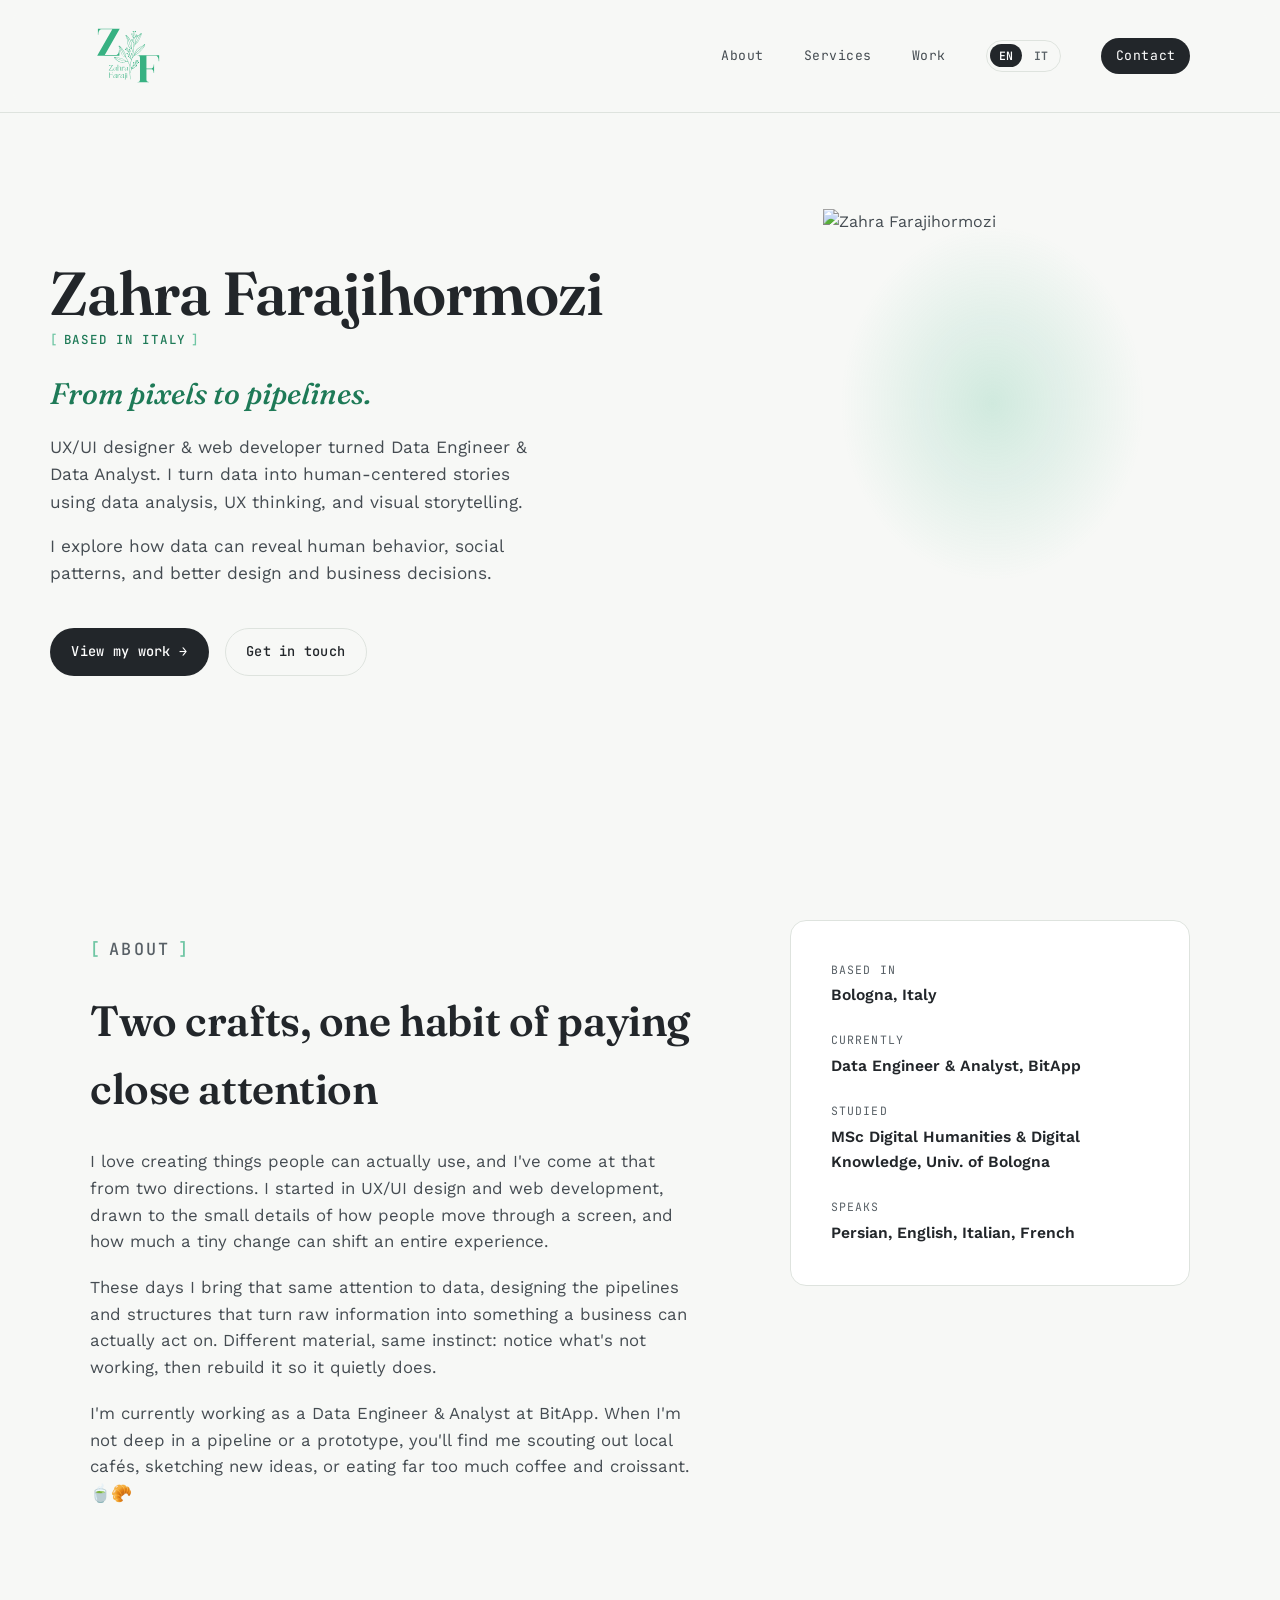
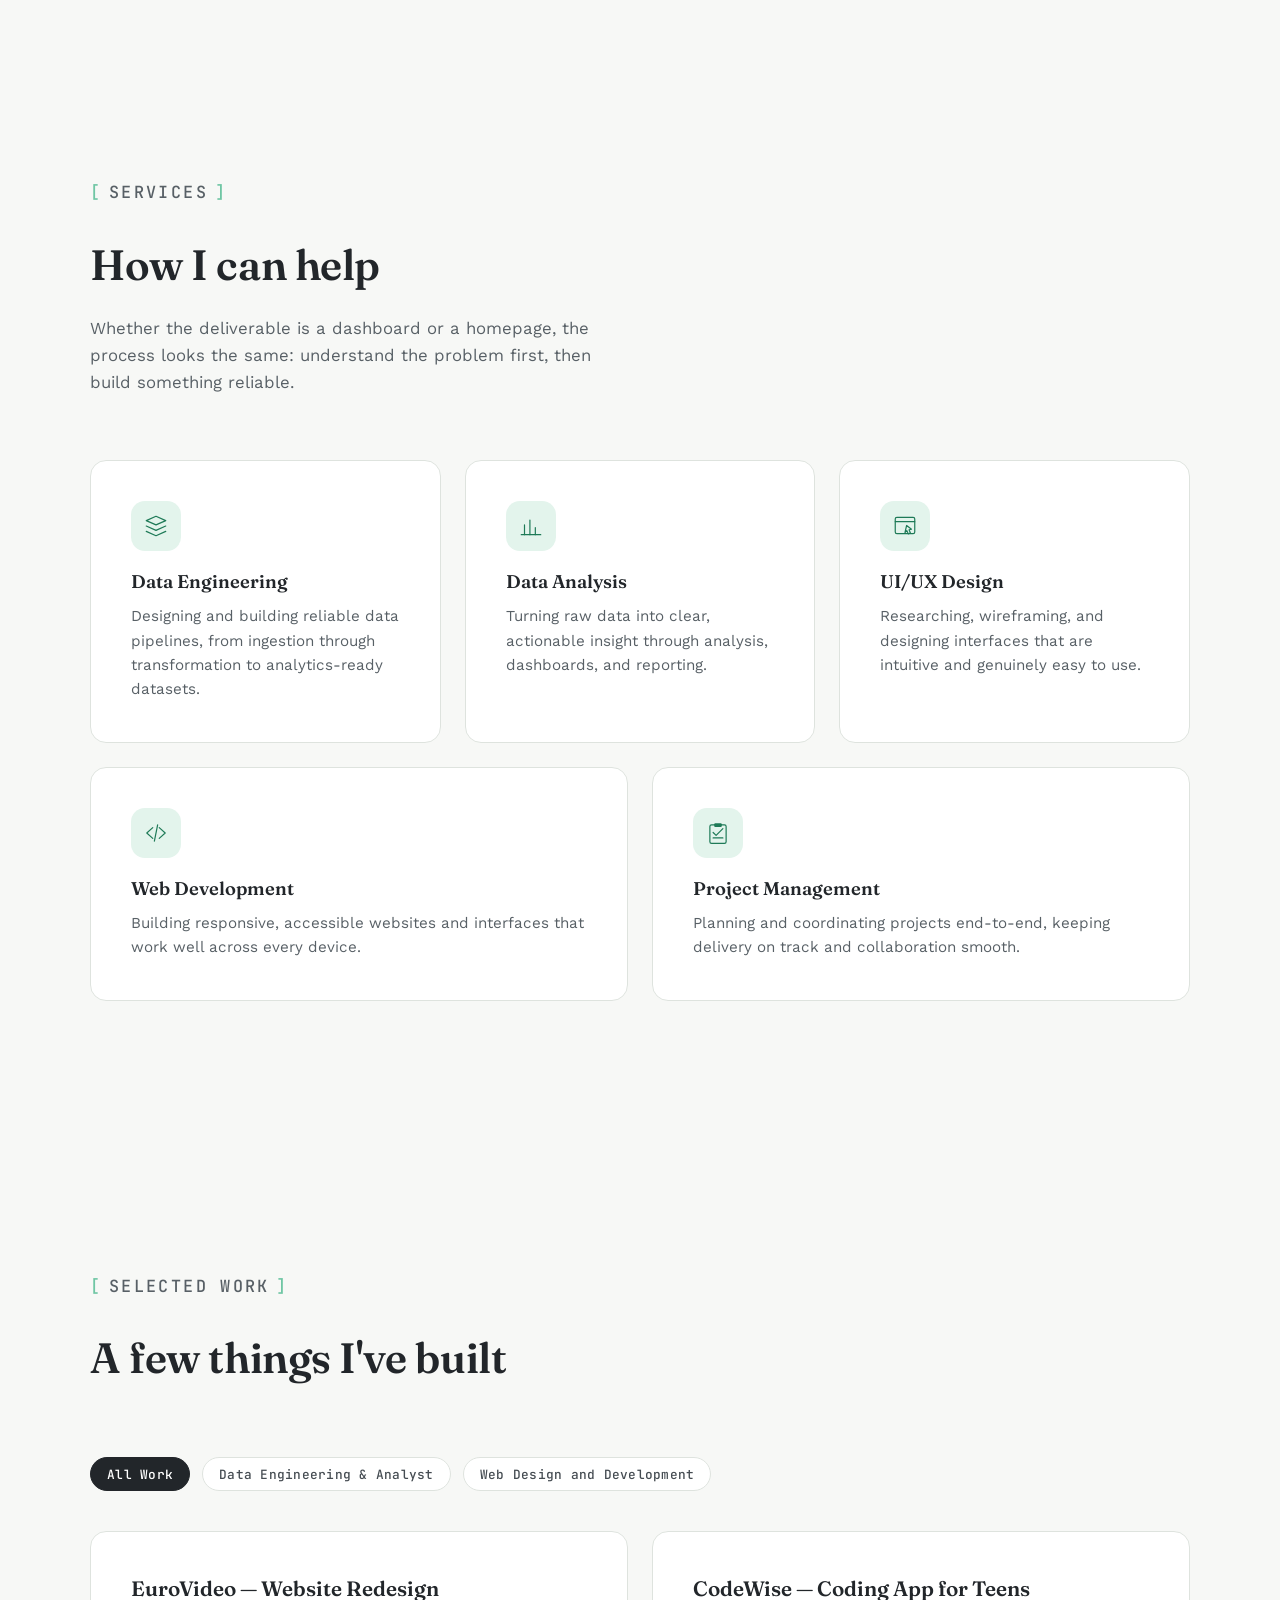
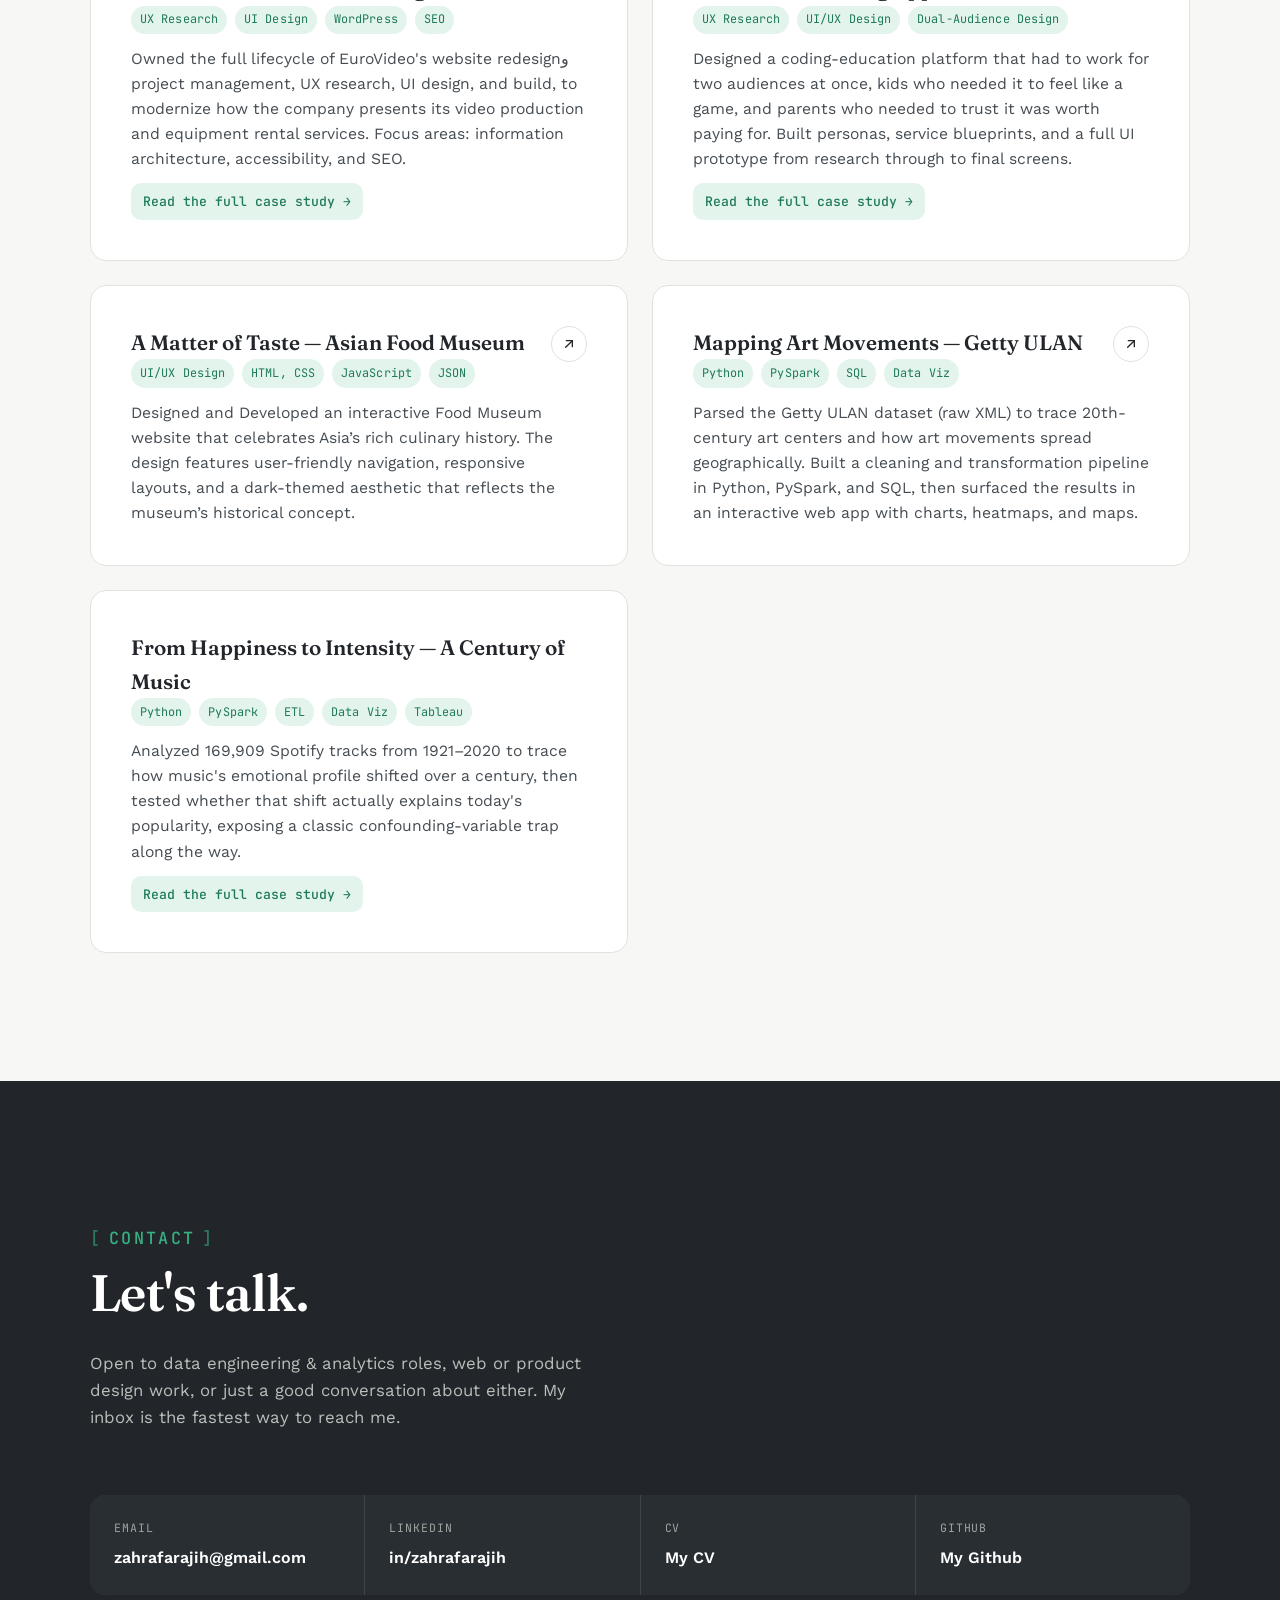
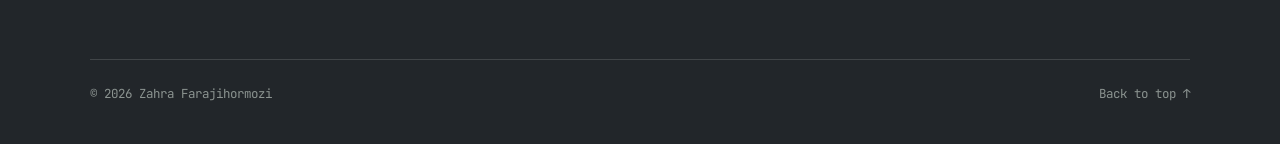
==== commit 8dfcbab1: "update profile image" ====
--- a/index.html
+++ b/index.html
@@ -70,7 +70,7 @@
     </div>
     <div class="hero-photo">
       <div class="photo-glow" aria-hidden="true"></div>
-        <img src="images/IMG_5016.jpg" alt="Zahra Farajihormozi" class="photo" width="458" height="656">
+        <img src="images/me.jpg" alt="Zahra Farajihormozi" class="photo" width="458" height="656">
     </div>
   </div>
 </section>
